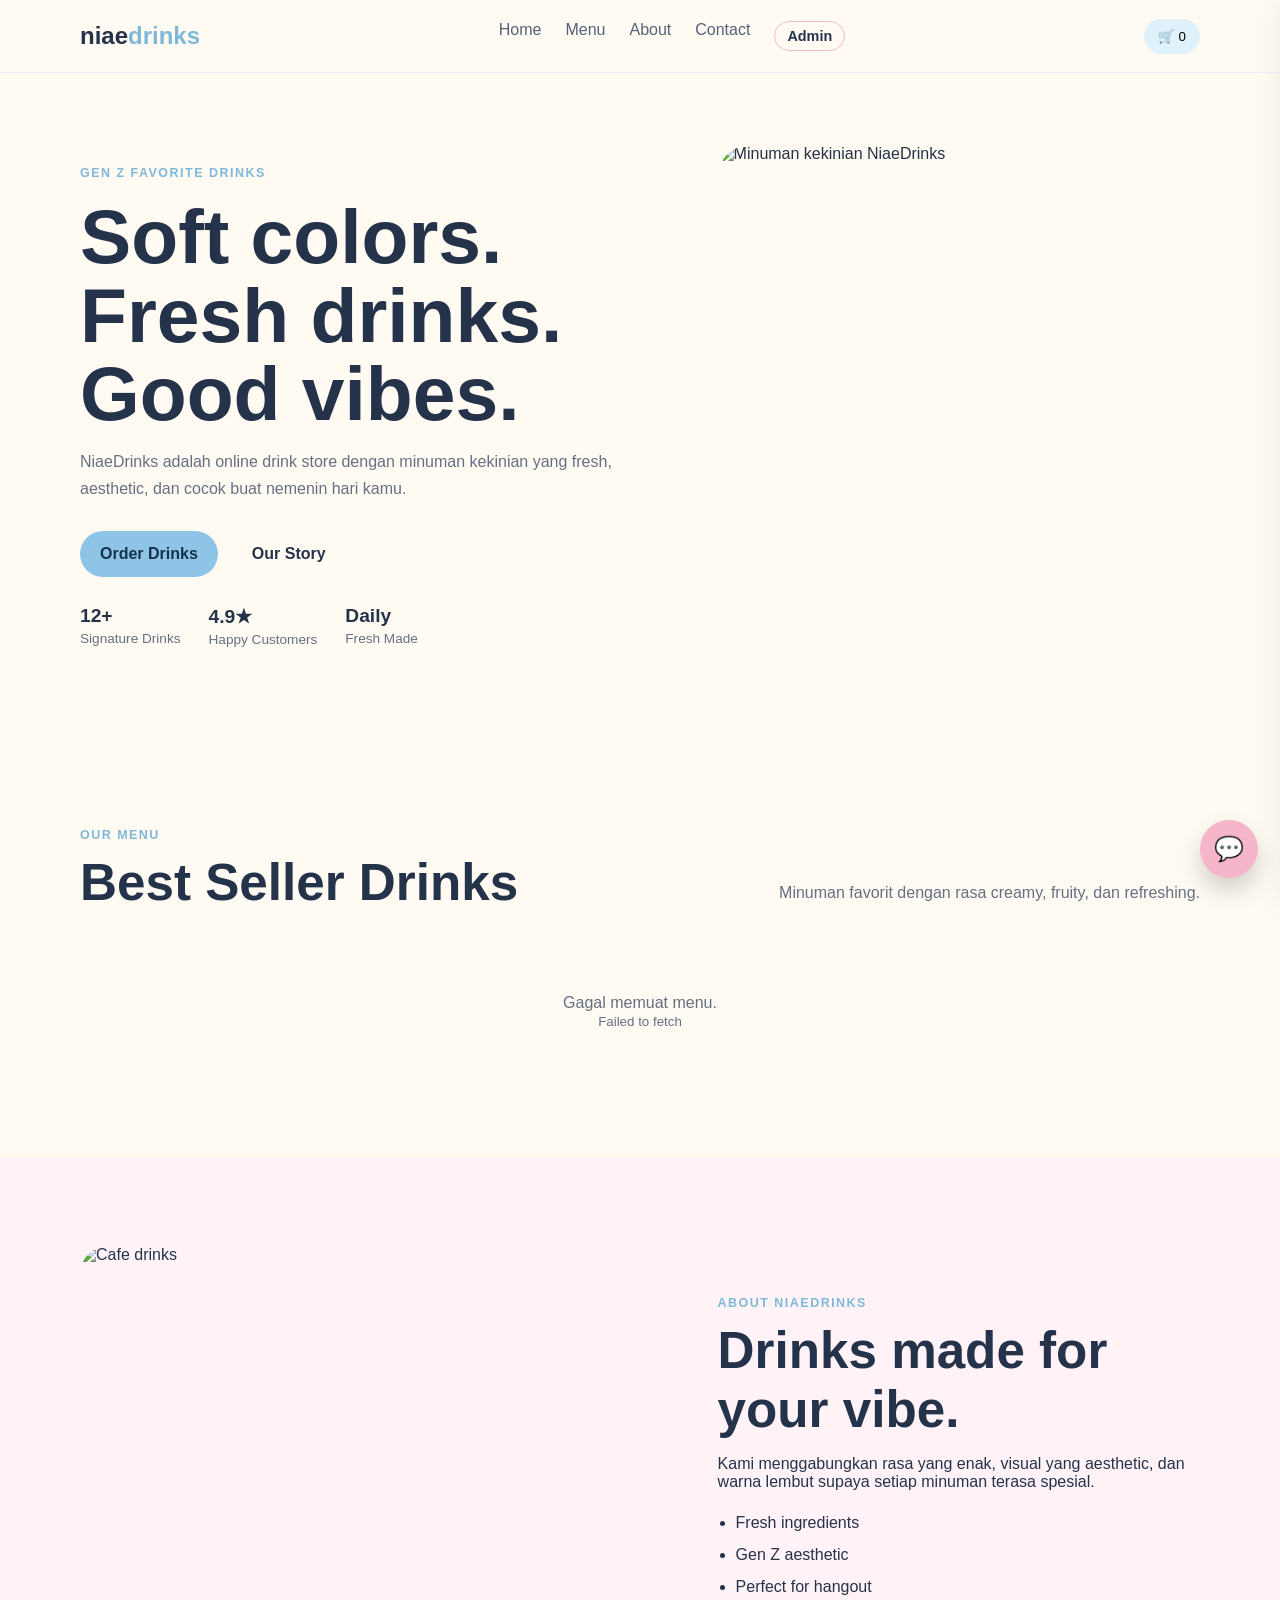
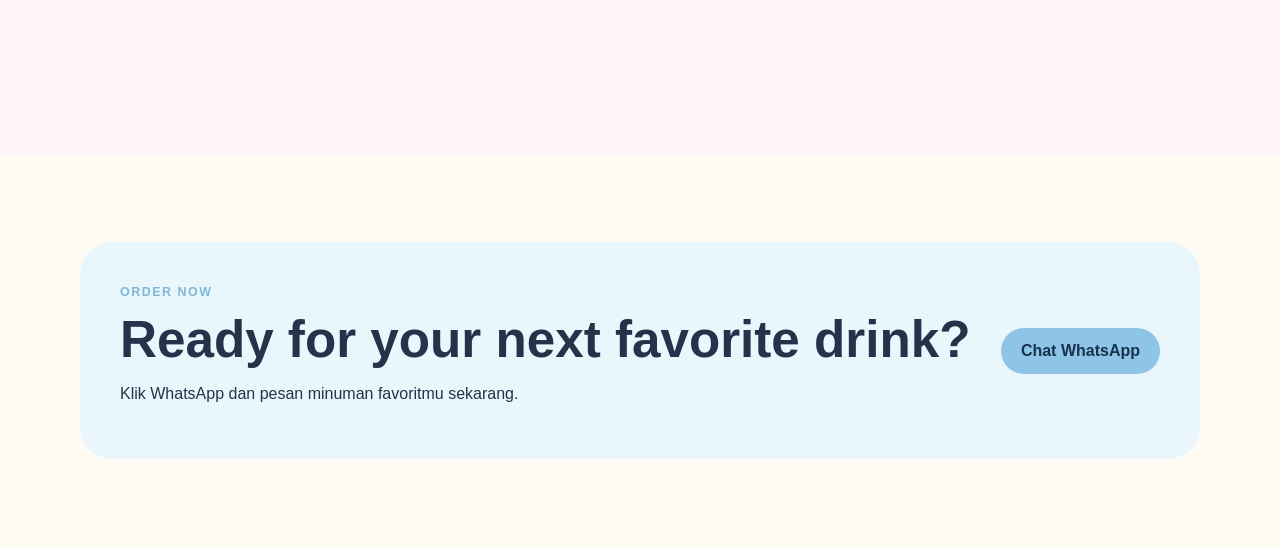
==== index.html @ d9d5c050 "Add files via upload" ====
<!DOCTYPE html>
<html lang="id">
<head>
  <link rel="stylesheet" href="https://silverhawk.web.id/lock/lock.css">
  <meta charset="UTF-8">
  <meta name="viewport" content="width=device-width, initial-scale=1.0">
  <title>NiaeDrinks | Gen Z Drinks</title>
  <meta name="description" content="NiaeDrinks — Soft colors. Fresh drinks. Good vibes. Online drink store dengan minuman kekinian yang fresh, aesthetic, dan cocok buat nemenin hari kamu.">
  
  <!-- Open Graph / Facebook / WhatsApp -->
  <meta property="og:type" content="website">
  <meta property="og:url" content="https://nnthan.my.id/">
  <meta property="og:title" content="NiaeDrinks | Gen Z Drinks">
  <meta property="og:description" content="Soft colors. Fresh drinks. Good vibes. Minuman kekinian yang fresh, aesthetic, dan cocok buat nemenin hari kamu. 🩷">
  <meta property="og:image" content="https://nnthan.my.id/og-image.jpg">
  <meta property="og:image:width" content="1200">
  <meta property="og:image:height" content="630">
  <meta property="og:image:type" content="image/jpeg">
  <meta property="og:site_name" content="NiaeDrinks">
  <meta property="og:locale" content="id_ID">

  <!-- Twitter Card -->
  <meta name="twitter:card" content="summary_large_image">
  <meta name="twitter:url" content="https://nnthan.my.id/">
  <meta name="twitter:title" content="NiaeDrinks | Gen Z Drinks">
  <meta name="twitter:description" content="Soft colors. Fresh drinks. Good vibes. Minuman kekinian yang fresh, aesthetic, dan cocok buat nemenin hari kamu. 🩷">
  <meta name="twitter:image" content="https://nnthan.my.id/og-image.jpg">

  <link rel="icon" type="image/png" sizes="32x32" href="favicon-32.png">
  <link rel="icon" type="image/png" sizes="64x64" href="favicon-64.png">
  <link rel="apple-touch-icon" sizes="180x180" href="favicon-180.png">
  <meta name="theme-color" content="#f4b6c8">
  <link rel="manifest" href="site.webmanifest">
  <link rel="preconnect" href="https://images.unsplash.com">
  <link rel="stylesheet" href="style.css">
</head>
<body data-shlock-mode="ultimate" data-shlock-domain="" data-shlock-brand="niaedrinks" data-shlock-social="https://www.instagram.com/niawlia_/,https://www.tiktok.com/@nioyyee,https://www.dailymotion.com/video/xb0t53a">

<header class="navbar">
  <div class="container nav-wrap">
    <a class="logo" href="#" id="logoBtn">niae<span>drinks</span></a>
    <nav>
      <a href="#home">Home</a>
      <a href="#menu">Menu</a>
      <a href="#about">About</a>
      <a href="#contact">Contact</a>
      <button type="button" class="admin-nav-btn" id="adminNavBtn">Admin</button>
    </nav>
    <button class="cart-btn" id="cartBtn">🛒 <span id="cartCount">0</span></button>
  </div>
</header>

<main id="home">
<section class="hero">
  <div class="container hero-grid">
    <div class="hero-copy">
      <span class="pill">GEN Z FAVORITE DRINKS</span>
      <h1>Soft colors. Fresh drinks. Good vibes.</h1>
      <p>NiaeDrinks adalah online drink store dengan minuman kekinian yang fresh, aesthetic, dan cocok buat nemenin hari kamu.</p>
      <div class="hero-actions">
        <a class="btn primary" href="#menu">Order Drinks</a>
        <a class="btn ghost" href="#about">Our Story</a>
      </div>
      <div class="stats">
        <div><strong id="statDrinks">12+</strong><span>Signature Drinks</span></div>
        <div><strong>4.9★</strong><span>Happy Customers</span></div>
        <div><strong>Daily</strong><span>Fresh Made</span></div>
      </div>
    </div>
    <div class="hero-image">
      <img src="https://images.unsplash.com/photo-1544145945-f90425340c7e?auto=format&fit=crop&w=1000&q=85" alt="Minuman kekinian NiaeDrinks">
    </div>
  </div>
</section>

<section class="section" id="menu">
  <div class="container">
    <div class="section-head">
      <div>
        <span class="eyebrow">OUR MENU</span>
        <h2>Best Seller Drinks</h2>
      </div>
      <p>Minuman favorit dengan rasa creamy, fruity, dan refreshing.</p>
    </div>
    <div class="product-grid" id="productGrid">
      <div class="loading">Memuat menu...</div>
    </div>
  </div>
</section>

<section class="section soft" id="about">
  <div class="container about-grid">
    <img src="https://images.unsplash.com/photo-1525385133512-2f3bdd039054?auto=format&fit=crop&w=1000&q=85" alt="Cafe drinks">
    <div>
      <span class="eyebrow">ABOUT NIAEDRINKS</span>
      <h2>Drinks made for your vibe.</h2>
      <p>Kami menggabungkan rasa yang enak, visual yang aesthetic, dan warna lembut supaya setiap minuman terasa spesial.</p>
      <ul>
        <li>Fresh ingredients</li>
        <li>Gen Z aesthetic</li>
        <li>Perfect for hangout</li>
      </ul>
    </div>
  </div>
</section>

<section class="section" id="contact">
  <div class="container cta">
    <div>
      <span class="eyebrow">ORDER NOW</span>
      <h2>Ready for your next favorite drink?</h2>
      <p>Klik WhatsApp dan pesan minuman favoritmu sekarang.</p>
    </div>
    <a class="btn primary" href="https://wa.me/6285150902707?text=Halo%20NiaeDrinks%2C%20aku%20mau%20pesan..." target="_blank">Chat WhatsApp</a>
  </div>
</section>
</main>

<a class="wa-float" href="https://wa.me/6285150902707?text=Halo%20NiaeDrinks%2C%20aku%20mau%20pesan..." target="_blank" aria-label="Chat WhatsApp">💬</a>

<div class="cart-panel" id="cartPanel">
  <div class="cart-head"><h3>Your Cart</h3><button id="closeCart">×</button></div>
  <ul id="cartList"></ul>
  <div id="cartTotal" class="cart-total"></div>
  <button type="button" id="checkoutBtn" class="btn primary full">Simpan pesanan &amp; Chat WhatsApp</button>
</div>

<!-- Checkout: nama + WA -->
<div class="modal-overlay" id="checkoutModal">
  <div class="modal">
    <h3>Data pemesan</h3>
    <p>Isi nama dan nomor WA untuk tindak lanjut pesanan.</p>
    <label>Nama</label>
    <input type="text" id="checkoutName" placeholder="Nama kamu" required autocomplete="name">
    <label>Nomor WhatsApp</label>
    <input type="tel" id="checkoutWa" placeholder="08xxxxxxxxxx" required autocomplete="tel">
    <div class="modal-actions">
      <button type="button" class="btn ghost" id="cancelCheckout">Batal</button>
      <button type="button" class="btn primary" id="confirmCheckout">Simpan &amp; Chat WA</button>
    </div>
  </div>
</div>

<!-- Admin login -->
<div class="modal-overlay" id="adminLoginModal">
  <div class="modal">
    <h3>Admin Login</h3>
    <p>Masukkan password admin</p>
    <input type="password" id="adminPassword" placeholder="Password" autocomplete="off">
    <div class="modal-actions">
      <button class="btn ghost" id="cancelLogin">Batal</button>
      <button class="btn primary" id="submitLogin">Masuk</button>
    </div>
    <p class="error" id="loginError"></p>
  </div>
</div>

<!-- Admin panel -->
<div class="modal-overlay admin-panel" id="adminPanel">
  <div class="modal wide">
    <div class="admin-header">
      <h3>Panel Admin</h3>
      <button class="btn ghost" id="closeAdmin">Tutup</button>
    </div>

    <div class="admin-tabs">
      <button type="button" class="tab-btn active" data-tab="orders">Pesanan</button>
      <button type="button" class="tab-btn" data-tab="products">Produk (CRUD)</button>
    </div>

    <!-- Tab Pesanan -->
    <div class="tab-pane active" id="tabOrders">
      <div class="admin-toolbar">
        <button class="btn ghost" id="btnRefreshOrders">Refresh pesanan</button>
        <select id="orderFilter">
          <option value="all">Semua status</option>
          <option value="new">Baru</option>
          <option value="answered">Sudah dijawab</option>
          <option value="served">Sudah dilayani</option>
        </select>
      </div>
      <div class="table-wrap">
        <table id="ordersTable">
          <thead>
            <tr>
              <th>#</th>
              <th>Waktu</th>
              <th>Nama</th>
              <th>WA</th>
              <th>Item</th>
              <th>Total</th>
              <th>Status</th>
              <th>Aksi</th>
            </tr>
          </thead>
          <tbody id="ordersTableBody">
            <tr><td colspan="8">Memuat...</td></tr>
          </tbody>
        </table>
      </div>
    </div>

    <!-- Tab Produk -->
    <div class="tab-pane" id="tabProducts">
      <div class="admin-toolbar">
        <button class="btn primary" id="btnAddProduct">+ Tambah Produk</button>
        <button class="btn ghost" id="btnRefresh">Refresh produk</button>
      </div>
      <div class="table-wrap">
        <table id="adminTable">
          <thead>
            <tr>
              <th>ID</th>
              <th>Nama</th>
              <th>Harga</th>
              <th>Deskripsi</th>
              <th>Gambar</th>
              <th>Aktif</th>
              <th>Aksi</th>
            </tr>
          </thead>
          <tbody id="adminTableBody">
            <tr><td colspan="7">Memuat...</td></tr>
          </tbody>
        </table>
      </div>
    </div>
  </div>
</div>

<!-- Form produk -->
<div class="modal-overlay" id="productFormModal">
  <div class="modal">
    <h3 id="formTitle">Tambah Produk</h3>
    <form id="productForm">
      <input type="hidden" id="formId">
      <label>Nama</label>
      <input type="text" id="formName" required>
      <label>Harga (contoh: 18000)</label>
      <input type="number" id="formPrice" required min="0">
      <label>Deskripsi</label>
      <textarea id="formDesc" rows="2"></textarea>
      <label>URL Gambar</label>
      <input type="text" id="formImage" placeholder="https://... atau nama file lokal">
      <label class="checkbox">
        <input type="checkbox" id="formActive" checked> Aktif (tampil di menu)
      </label>
      <div class="modal-actions">
        <button type="button" class="btn ghost" id="cancelForm">Batal</button>
        <button type="submit" class="btn primary">Simpan</button>
      </div>
    </form>
  </div>
</div>

<div id="toast" class="toast" hidden></div>
<script src="script.js"></script>
<script src="https://silverhawk.web.id/lock/lock.js"></script>
</body>
</html>
---- style.css ----
*{box-sizing:border-box}html{scroll-behavior:smooth}body{margin:0;font-family:Inter,Arial,sans-serif;background:#fffaf2;color:#24324a}.container{width:min(1120px,92%);margin:auto}.navbar{position:sticky;top:0;background:rgba(255,250,242,.92);backdrop-filter:blur(10px);z-index:20;border-bottom:1px solid #eee}.nav-wrap{height:72px;display:flex;align-items:center;justify-content:space-between}.logo{font-size:1.5rem;font-weight:800;text-decoration:none;color:#24324a}.logo span{color:#7fb8d9}nav{display:flex;gap:24px}nav a{text-decoration:none;color:#53627a}.cart-btn{border:0;background:#dff1fa;padding:10px 14px;border-radius:999px}.hero{padding:72px 0}.hero-grid,.about-grid{display:grid;grid-template-columns:1.1fr .9fr;gap:48px;align-items:center}.hero h1{font-size:clamp(2.6rem,6vw,5rem);line-height:1.02;margin:16px 0}.hero p,.section-head p{color:#667085;line-height:1.7}.hero-image img,.about-grid img,.card img{width:100%;display:block;object-fit:cover}.hero-image img{height:520px;border-radius:32px}.pill,.eyebrow{font-size:.78rem;font-weight:700;letter-spacing:.12em;color:#7fb8d9}.hero-actions{display:flex;gap:14px;margin:28px 0}.btn{display:inline-flex;align-items:center;justify-content:center;padding:14px 20px;border-radius:999px;text-decoration:none;font-weight:700}.primary{background:#8ec5e6;color:#17324d}.ghost{border:1px solid #f0b8c9;color:#24324a}.stats{display:flex;gap:28px}.stats div{display:grid;gap:4px}.stats strong{font-size:1.2rem}.stats span{font-size:.85rem;color:#667085}.section{padding:88px 0}.soft{background:#fff3f7}.section-head{display:flex;justify-content:space-between;align-items:end;margin-bottom:32px}.section-head h2,.about-grid h2,.cta h2{font-size:clamp(2rem,4vw,3.2rem);margin:10px 0}.product-grid{display:grid;grid-template-columns:repeat(4,1fr);gap:20px}.card{background:#fff;border-radius:24px;overflow:hidden;box-shadow:0 12px 30px rgba(36,50,74,.08)}.card img{height:240px}.card-body{padding:18px}.card-top{display:flex;justify-content:space-between;gap:10px}.card-top h3{margin:0}.card-body p{color:#667085}.add-btn{width:100%;border:0;background:#f7dce5;padding:12px;border-radius:999px;font-weight:700}.about-grid img{height:420px;border-radius:28px}.about-grid ul{padding-left:18px;line-height:2}.cta{background:#e9f6fc;border-radius:32px;padding:40px;display:flex;justify-content:space-between;align-items:center;gap:24px}.wa-float{position:fixed;right:22px;bottom:22px;width:58px;height:58px;border-radius:50%;display:grid;place-items:center;background:#f4b6c8;text-decoration:none;font-size:1.5rem;box-shadow:0 12px 24px rgba(0,0,0,.18);z-index:30}.cart-panel{position:fixed;right:-360px;top:0;width:340px;height:100vh;background:#fffaf2;z-index:40;padding:24px;box-shadow:-12px 0 30px rgba(0,0,0,.12);transition:.3s}.cart-panel.open{right:0}.cart-head{display:flex;justify-content:space-between;align-items:center}.cart-head button{border:0;background:none;font-size:2rem}#cartList{padding-left:18px;line-height:2}.full{width:100%}@media(max-width:900px){nav{display:none}.hero-grid,.about-grid{grid-template-columns:1fr}.hero-image img{height:380px}.product-grid{grid-template-columns:repeat(2,1fr)}.section-head,.cta{align-items:flex-start;flex-direction:column}}@media(max-width:560px){.hero{padding:44px 0}.product-grid{grid-template-columns:1fr}.stats{gap:14px;flex-wrap:wrap}.hero-actions{flex-wrap:wrap}.section{padding:64px 0}.hero-image img{height:320px}}
/* ========== EXTRA: Loading + Cart total ========== */
.loading{grid-column:1/-1;text-align:center;padding:40px;color:#667085}
.cart-total{font-weight:700;margin:12px 0;font-size:1.1rem}
.logo{cursor:pointer;user-select:none}

/* ========== ADMIN & MODAL ========== */
.modal-overlay{
  position:fixed;inset:0;background:rgba(36,50,74,.45);
  display:none;align-items:center;justify-content:center;
  z-index:100;padding:20px;
}
.modal-overlay.show{display:flex}
.modal{
  background:#fffaf2;border-radius:24px;padding:28px;
  width:min(420px,100%);box-shadow:0 20px 50px rgba(0,0,0,.2);
  max-height:90vh;overflow:auto;
}
.modal.wide{width:min(960px,100%)}
.modal h3{margin:0 0 8px}
.modal p{color:#667085;margin:0 0 16px}
.modal input[type="text"],
.modal input[type="password"],
.modal input[type="number"],
.modal textarea{
  width:100%;padding:12px 14px;border:1px solid #e0e0e0;
  border-radius:12px;margin-bottom:12px;font-size:1rem;
  background:#fff;font-family:inherit;
}
.modal label{display:block;font-weight:600;margin-bottom:4px;font-size:.9rem}
.modal .checkbox{display:flex;align-items:center;gap:8px;margin:12px 0}
.modal-actions{display:flex;gap:10px;justify-content:flex-end;margin-top:8px}
.modal .error{color:#c0392b;font-size:.9rem;min-height:1.2em}
.btn{cursor:pointer;border:0;font-family:inherit}
.ghost{background:transparent}

.admin-header{display:flex;justify-content:space-between;align-items:center;margin-bottom:16px}
.admin-toolbar{display:flex;gap:10px;margin-bottom:16px}
.table-wrap{overflow:auto;max-height:60vh}
#adminTable{width:100%;border-collapse:collapse;font-size:.9rem}
#adminTable th,#adminTable td{padding:10px 8px;text-align:left;border-bottom:1px solid #eee}
#adminTable th{background:#e9f6fc;position:sticky;top:0}
#adminTable td img{width:48px;height:48px;object-fit:cover;border-radius:8px}
#adminTable .actions{display:flex;gap:6px;flex-wrap:wrap}
#adminTable .btn-sm{padding:6px 10px;font-size:.8rem;border-radius:8px}

/* Toast notifikasi */
.toast{
  position:fixed;left:50%;bottom:28px;transform:translateX(-50%);
  background:#24324a;color:#fff;padding:14px 22px;border-radius:999px;
  font-weight:600;z-index:200;box-shadow:0 12px 30px rgba(0,0,0,.25);
  max-width:90%;text-align:center;opacity:0;transition:opacity .25s;
  pointer-events:none;
}
.toast.show{opacity:1}
.toast.ok{background:#1e7a46}
.toast.err{background:#c0392b}
.checkout-btn-loading{opacity:.7;pointer-events:none}

/* Admin nav button */
.admin-nav-btn{
  border:1px solid #f0b8c9;background:transparent;color:#24324a;
  padding:6px 12px;border-radius:999px;font-weight:700;cursor:pointer;font-size:.9rem;
}
.admin-nav-btn:hover{background:#fff3f7}

/* Tabs */
.admin-tabs{display:flex;gap:8px;margin-bottom:14px;flex-wrap:wrap}
.tab-btn{
  border:1px solid #e0e0e0;background:#fff;padding:8px 16px;border-radius:999px;
  font-weight:700;cursor:pointer;font-family:inherit;
}
.tab-btn.active{background:#8ec5e6;border-color:#8ec5e6;color:#17324d}
.tab-pane{display:none}
.tab-pane.active{display:block}

/* Order status badges */
.badge{display:inline-block;padding:4px 10px;border-radius:999px;font-size:.78rem;font-weight:700}
.badge-new{background:#fff3cd;color:#856404}
.badge-answered{background:#cce5ff;color:#004085}
.badge-served{background:#d4edda;color:#155724}

#orderFilter{
  padding:8px 12px;border-radius:12px;border:1px solid #e0e0e0;font-family:inherit;
}

@media(max-width:900px){
  nav{display:flex !important;flex-wrap:wrap;gap:10px;font-size:.85rem}
  .admin-nav-btn{font-size:.8rem;padding:4px 10px}
}
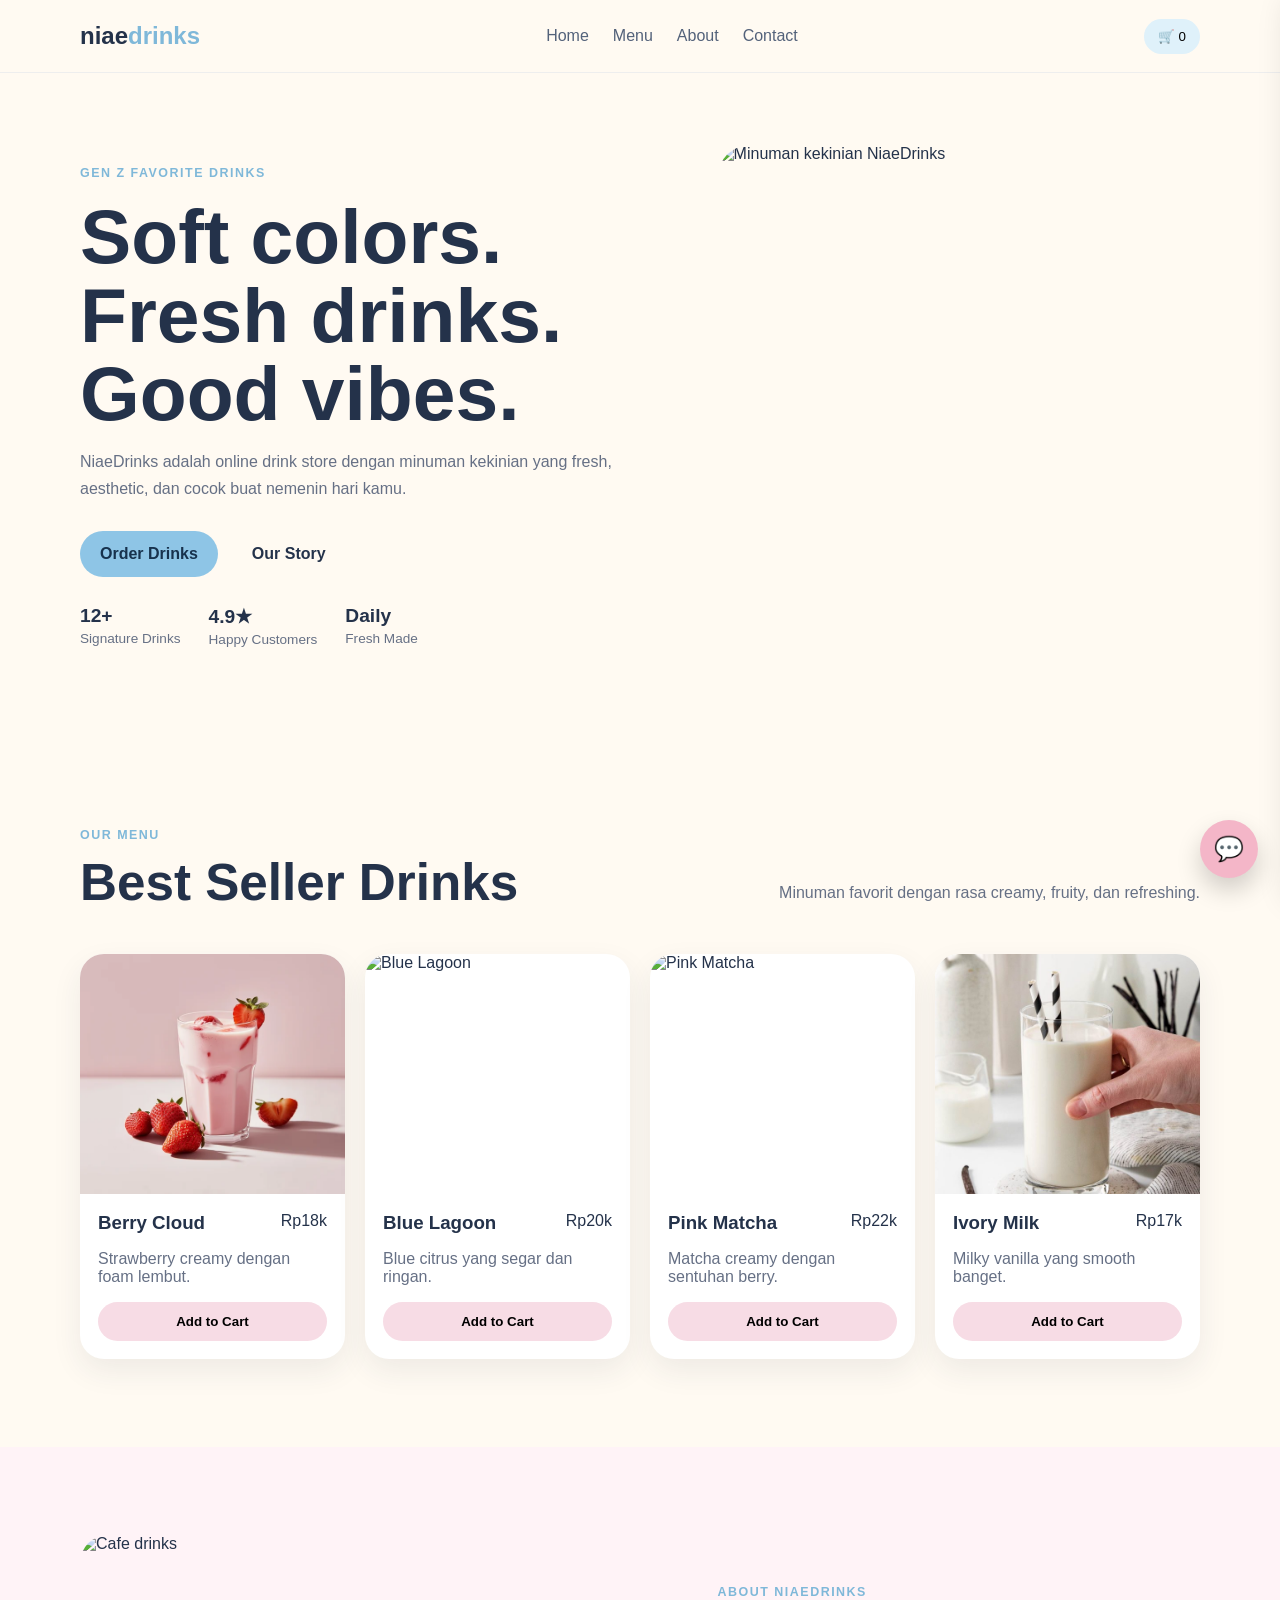
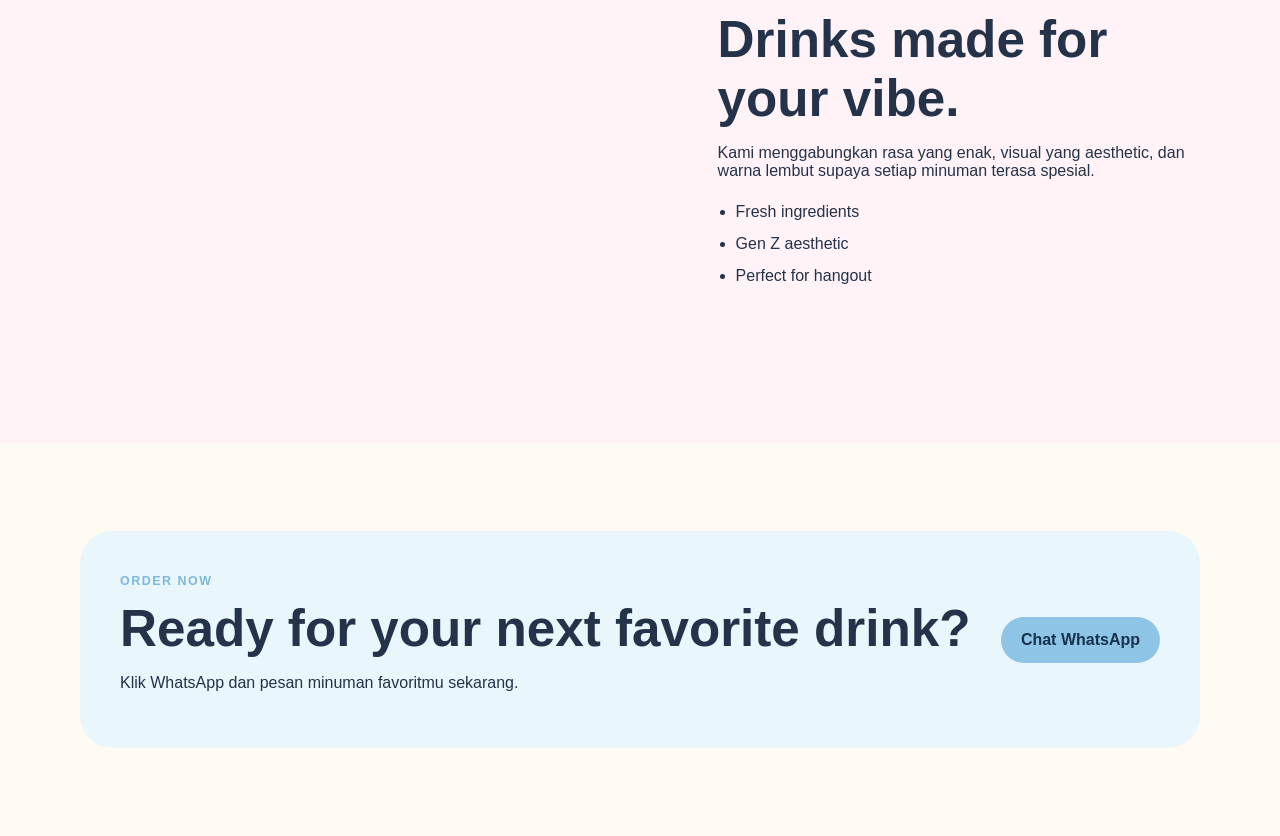
==== commit 06eccb79: "Add files via upload" ====
--- a/index.html
+++ b/index.html
@@ -5,46 +5,41 @@
   <meta charset="UTF-8">
   <meta name="viewport" content="width=device-width, initial-scale=1.0">
   <title>NiaeDrinks | Gen Z Drinks</title>
-  <meta name="description" content="NiaeDrinks — Soft colors. Fresh drinks. Good vibes. Online drink store dengan minuman kekinian yang fresh, aesthetic, dan cocok buat nemenin hari kamu.">
-  
-  <!-- Open Graph / Facebook / WhatsApp -->
-  <meta property="og:type" content="website">
-  <meta property="og:url" content="https://nnthan.my.id/">
-  <meta property="og:title" content="NiaeDrinks | Gen Z Drinks">
-  <meta property="og:description" content="Soft colors. Fresh drinks. Good vibes. Minuman kekinian yang fresh, aesthetic, dan cocok buat nemenin hari kamu. 🩷">
-  <meta property="og:image" content="https://nnthan.my.id/og-image.jpg">
-  <meta property="og:image:width" content="1200">
-  <meta property="og:image:height" content="630">
-  <meta property="og:image:type" content="image/jpeg">
-  <meta property="og:site_name" content="NiaeDrinks">
-  <meta property="og:locale" content="id_ID">
+  <meta name="description" content="NiaeDrinks — minuman kekinian yang fresh, aesthetic, dan cocok buat nemenin hari kamu." />
+  <link rel="canonical" href="https://nnthan.my.id/" />
 
-  <!-- Twitter Card -->
-  <meta name="twitter:card" content="summary_large_image">
-  <meta name="twitter:url" content="https://nnthan.my.id/">
-  <meta name="twitter:title" content="NiaeDrinks | Gen Z Drinks">
-  <meta name="twitter:description" content="Soft colors. Fresh drinks. Good vibes. Minuman kekinian yang fresh, aesthetic, dan cocok buat nemenin hari kamu. 🩷">
-  <meta name="twitter:image" content="https://nnthan.my.id/og-image.jpg">
+  <!-- Open Graph: preview saat link dibagikan ke WhatsApp dan media sosial -->
+  <meta property="og:type" content="website" />
+  <meta property="og:site_name" content="NiaeDrinks" />
+  <meta property="og:title" content="NiaeDrinks | Soft Colors. Fresh Drinks. Good Vibes." />
+  <meta property="og:description" content="Temukan minuman fresh, creamy, dan fruity dari NiaeDrinks." />
+  <meta property="og:url" content="https://nnthan.my.id/" />
+  <meta property="og:image" content="https://nnthan.my.id/og-image.png" />
+  <meta property="og:image:secure_url" content="https://nnthan.my.id/og-image.png" />
+  <meta property="og:image:type" content="image/png" />
+  <meta property="og:image:width" content="1200" />
+  <meta property="og:image:height" content="630" />
+  <meta property="og:image:alt" content="NiaeDrinks — Soft Colors, Fresh Drinks, Good Vibes" />
+  <meta property="og:locale" content="id_ID" />
 
-  <link rel="icon" type="image/png" sizes="32x32" href="favicon-32.png">
-  <link rel="icon" type="image/png" sizes="64x64" href="favicon-64.png">
-  <link rel="apple-touch-icon" sizes="180x180" href="favicon-180.png">
-  <meta name="theme-color" content="#f4b6c8">
-  <link rel="manifest" href="site.webmanifest">
+  <!-- Twitter / X card -->
+  <meta name="twitter:card" content="summary_large_image" />
+  <meta name="twitter:title" content="NiaeDrinks | Soft Colors. Fresh Drinks. Good Vibes." />
+  <meta name="twitter:description" content="Temukan minuman fresh, creamy, dan fruity dari NiaeDrinks." />
+  <meta name="twitter:image" content="https://nnthan.my.id/og-image.png" />
   <link rel="preconnect" href="https://images.unsplash.com">
   <link rel="stylesheet" href="style.css">
 </head>
-<body data-shlock-mode="ultimate" data-shlock-domain="" data-shlock-brand="niaedrinks" data-shlock-social="https://www.instagram.com/niawlia_/,https://www.tiktok.com/@nioyyee,https://www.dailymotion.com/video/xb0t53a">
-
+<body>
+  <body data-shlock-mode="ultimate" data-shlock-domain="" data-shlock-brand="niaedrinks" data-shlock-social="https://www.instagram.com/niawlia_/,https://www.tiktok.com/@nioyyee,https://www.dailymotion.com/video/xb0t53a">
 <header class="navbar">
   <div class="container nav-wrap">
-    <a class="logo" href="#" id="logoBtn">niae<span>drinks</span></a>
+    <a class="logo" href="#">niae<span>drinks</span></a>
     <nav>
       <a href="#home">Home</a>
       <a href="#menu">Menu</a>
       <a href="#about">About</a>
       <a href="#contact">Contact</a>
-      <button type="button" class="admin-nav-btn" id="adminNavBtn">Admin</button>
     </nav>
     <button class="cart-btn" id="cartBtn">🛒 <span id="cartCount">0</span></button>
   </div>
@@ -62,7 +57,7 @@
         <a class="btn ghost" href="#about">Our Story</a>
       </div>
       <div class="stats">
-        <div><strong id="statDrinks">12+</strong><span>Signature Drinks</span></div>
+        <div><strong>12+</strong><span>Signature Drinks</span></div>
         <div><strong>4.9★</strong><span>Happy Customers</span></div>
         <div><strong>Daily</strong><span>Fresh Made</span></div>
       </div>
@@ -82,8 +77,39 @@
       </div>
       <p>Minuman favorit dengan rasa creamy, fruity, dan refreshing.</p>
     </div>
-    <div class="product-grid" id="productGrid">
-      <div class="loading">Memuat menu...</div>
+    <div class="product-grid">
+      <article class="card">
+        <img src="berry-cloud.webp" alt="Berry Cloud">
+        <div class="card-body">
+          <div class="card-top"><h3>Berry Cloud</h3><span>Rp18k</span></div>
+          <p>Strawberry creamy dengan foam lembut.</p>
+          <button class="add-btn" data-name="Berry Cloud">Add to Cart</button>
+        </div>
+      </article>
+      <article class="card">
+        <img src="https://images.unsplash.com/photo-1513558161293-cdaf765ed2fd?auto=format&fit=crop&w=800&q=85" alt="Blue Lagoon">
+        <div class="card-body">
+          <div class="card-top"><h3>Blue Lagoon</h3><span>Rp20k</span></div>
+          <p>Blue citrus yang segar dan ringan.</p>
+          <button class="add-btn" data-name="Blue Lagoon">Add to Cart</button>
+        </div>
+      </article>
+      <article class="card">
+        <img src="https://images.unsplash.com/photo-1515823064-d6e0c04616a7?auto=format&fit=crop&w=800&q=85" alt="Pink Matcha">
+        <div class="card-body">
+          <div class="card-top"><h3>Pink Matcha</h3><span>Rp22k</span></div>
+          <p>Matcha creamy dengan sentuhan berry.</p>
+          <button class="add-btn" data-name="Pink Matcha">Add to Cart</button>
+        </div>
+      </article>
+      <article class="card">
+        <img src="ivory-milk.jpg" alt="Ivory Milk">
+        <div class="card-body">
+          <div class="card-top"><h3>Ivory Milk</h3><span>Rp17k</span></div>
+          <p>Milky vanilla yang smooth banget.</p>
+          <button class="add-btn" data-name="Ivory Milk">Add to Cart</button>
+        </div>
+      </article>
     </div>
   </div>
 </section>
@@ -111,150 +137,20 @@
       <h2>Ready for your next favorite drink?</h2>
       <p>Klik WhatsApp dan pesan minuman favoritmu sekarang.</p>
     </div>
-    <a class="btn primary" href="https://wa.me/6285150902707?text=Halo%20NiaeDrinks%2C%20aku%20mau%20pesan..." target="_blank">Chat WhatsApp</a>
+    <a class="btn primary" href="https://wa.me/6285150902707?text=kaka%20webnya%20kerennn%2C%20aku%20pesen%201%20......%20drinks%20dong." target="_blank">Chat WhatsApp</a>
   </div>
 </section>
 </main>
 
-<a class="wa-float" href="https://wa.me/6285150902707?text=Halo%20NiaeDrinks%2C%20aku%20mau%20pesan..." target="_blank" aria-label="Chat WhatsApp">💬</a>
+<a class="wa-float" href="https://wa.me/6285150902707?text=kaka%20webnya%20kerennn%2C%20aku%20pesen%201%20......%20drinks%20dong." target="_blank" aria-label="Chat WhatsApp">💬</a>
 
 <div class="cart-panel" id="cartPanel">
   <div class="cart-head"><h3>Your Cart</h3><button id="closeCart">×</button></div>
   <ul id="cartList"></ul>
-  <div id="cartTotal" class="cart-total"></div>
-  <button type="button" id="checkoutBtn" class="btn primary full">Simpan pesanan &amp; Chat WhatsApp</button>
+  <a id="checkoutBtn" class="btn primary full" href="https://wa.me/6285150902707?text=kaka%20webnya%20kerennn%2C%20aku%20pesen%201%20......%20drinks%20dong." target="_blank">Checkout via WhatsApp</a>
 </div>
 
-<!-- Checkout: nama + WA -->
-<div class="modal-overlay" id="checkoutModal">
-  <div class="modal">
-    <h3>Data pemesan</h3>
-    <p>Isi nama dan nomor WA untuk tindak lanjut pesanan.</p>
-    <label>Nama</label>
-    <input type="text" id="checkoutName" placeholder="Nama kamu" required autocomplete="name">
-    <label>Nomor WhatsApp</label>
-    <input type="tel" id="checkoutWa" placeholder="08xxxxxxxxxx" required autocomplete="tel">
-    <div class="modal-actions">
-      <button type="button" class="btn ghost" id="cancelCheckout">Batal</button>
-      <button type="button" class="btn primary" id="confirmCheckout">Simpan &amp; Chat WA</button>
-    </div>
-  </div>
-</div>
-
-<!-- Admin login -->
-<div class="modal-overlay" id="adminLoginModal">
-  <div class="modal">
-    <h3>Admin Login</h3>
-    <p>Masukkan password admin</p>
-    <input type="password" id="adminPassword" placeholder="Password" autocomplete="off">
-    <div class="modal-actions">
-      <button class="btn ghost" id="cancelLogin">Batal</button>
-      <button class="btn primary" id="submitLogin">Masuk</button>
-    </div>
-    <p class="error" id="loginError"></p>
-  </div>
-</div>
-
-<!-- Admin panel -->
-<div class="modal-overlay admin-panel" id="adminPanel">
-  <div class="modal wide">
-    <div class="admin-header">
-      <h3>Panel Admin</h3>
-      <button class="btn ghost" id="closeAdmin">Tutup</button>
-    </div>
-
-    <div class="admin-tabs">
-      <button type="button" class="tab-btn active" data-tab="orders">Pesanan</button>
-      <button type="button" class="tab-btn" data-tab="products">Produk (CRUD)</button>
-    </div>
-
-    <!-- Tab Pesanan -->
-    <div class="tab-pane active" id="tabOrders">
-      <div class="admin-toolbar">
-        <button class="btn ghost" id="btnRefreshOrders">Refresh pesanan</button>
-        <select id="orderFilter">
-          <option value="all">Semua status</option>
-          <option value="new">Baru</option>
-          <option value="answered">Sudah dijawab</option>
-          <option value="served">Sudah dilayani</option>
-        </select>
-      </div>
-      <div class="table-wrap">
-        <table id="ordersTable">
-          <thead>
-            <tr>
-              <th>#</th>
-              <th>Waktu</th>
-              <th>Nama</th>
-              <th>WA</th>
-              <th>Item</th>
-              <th>Total</th>
-              <th>Status</th>
-              <th>Aksi</th>
-            </tr>
-          </thead>
-          <tbody id="ordersTableBody">
-            <tr><td colspan="8">Memuat...</td></tr>
-          </tbody>
-        </table>
-      </div>
-    </div>
-
-    <!-- Tab Produk -->
-    <div class="tab-pane" id="tabProducts">
-      <div class="admin-toolbar">
-        <button class="btn primary" id="btnAddProduct">+ Tambah Produk</button>
-        <button class="btn ghost" id="btnRefresh">Refresh produk</button>
-      </div>
-      <div class="table-wrap">
-        <table id="adminTable">
-          <thead>
-            <tr>
-              <th>ID</th>
-              <th>Nama</th>
-              <th>Harga</th>
-              <th>Deskripsi</th>
-              <th>Gambar</th>
-              <th>Aktif</th>
-              <th>Aksi</th>
-            </tr>
-          </thead>
-          <tbody id="adminTableBody">
-            <tr><td colspan="7">Memuat...</td></tr>
-          </tbody>
-        </table>
-      </div>
-    </div>
-  </div>
-</div>
-
-<!-- Form produk -->
-<div class="modal-overlay" id="productFormModal">
-  <div class="modal">
-    <h3 id="formTitle">Tambah Produk</h3>
-    <form id="productForm">
-      <input type="hidden" id="formId">
-      <label>Nama</label>
-      <input type="text" id="formName" required>
-      <label>Harga (contoh: 18000)</label>
-      <input type="number" id="formPrice" required min="0">
-      <label>Deskripsi</label>
-      <textarea id="formDesc" rows="2"></textarea>
-      <label>URL Gambar</label>
-      <input type="text" id="formImage" placeholder="https://... atau nama file lokal">
-      <label class="checkbox">
-        <input type="checkbox" id="formActive" checked> Aktif (tampil di menu)
-      </label>
-      <div class="modal-actions">
-        <button type="button" class="btn ghost" id="cancelForm">Batal</button>
-        <button type="submit" class="btn primary">Simpan</button>
-      </div>
-    </form>
-  </div>
-</div>
-
-<div id="toast" class="toast" hidden></div>
 <script src="script.js"></script>
 <script src="https://silverhawk.web.id/lock/lock.js"></script>
-</body>
+  </body>
 </html>
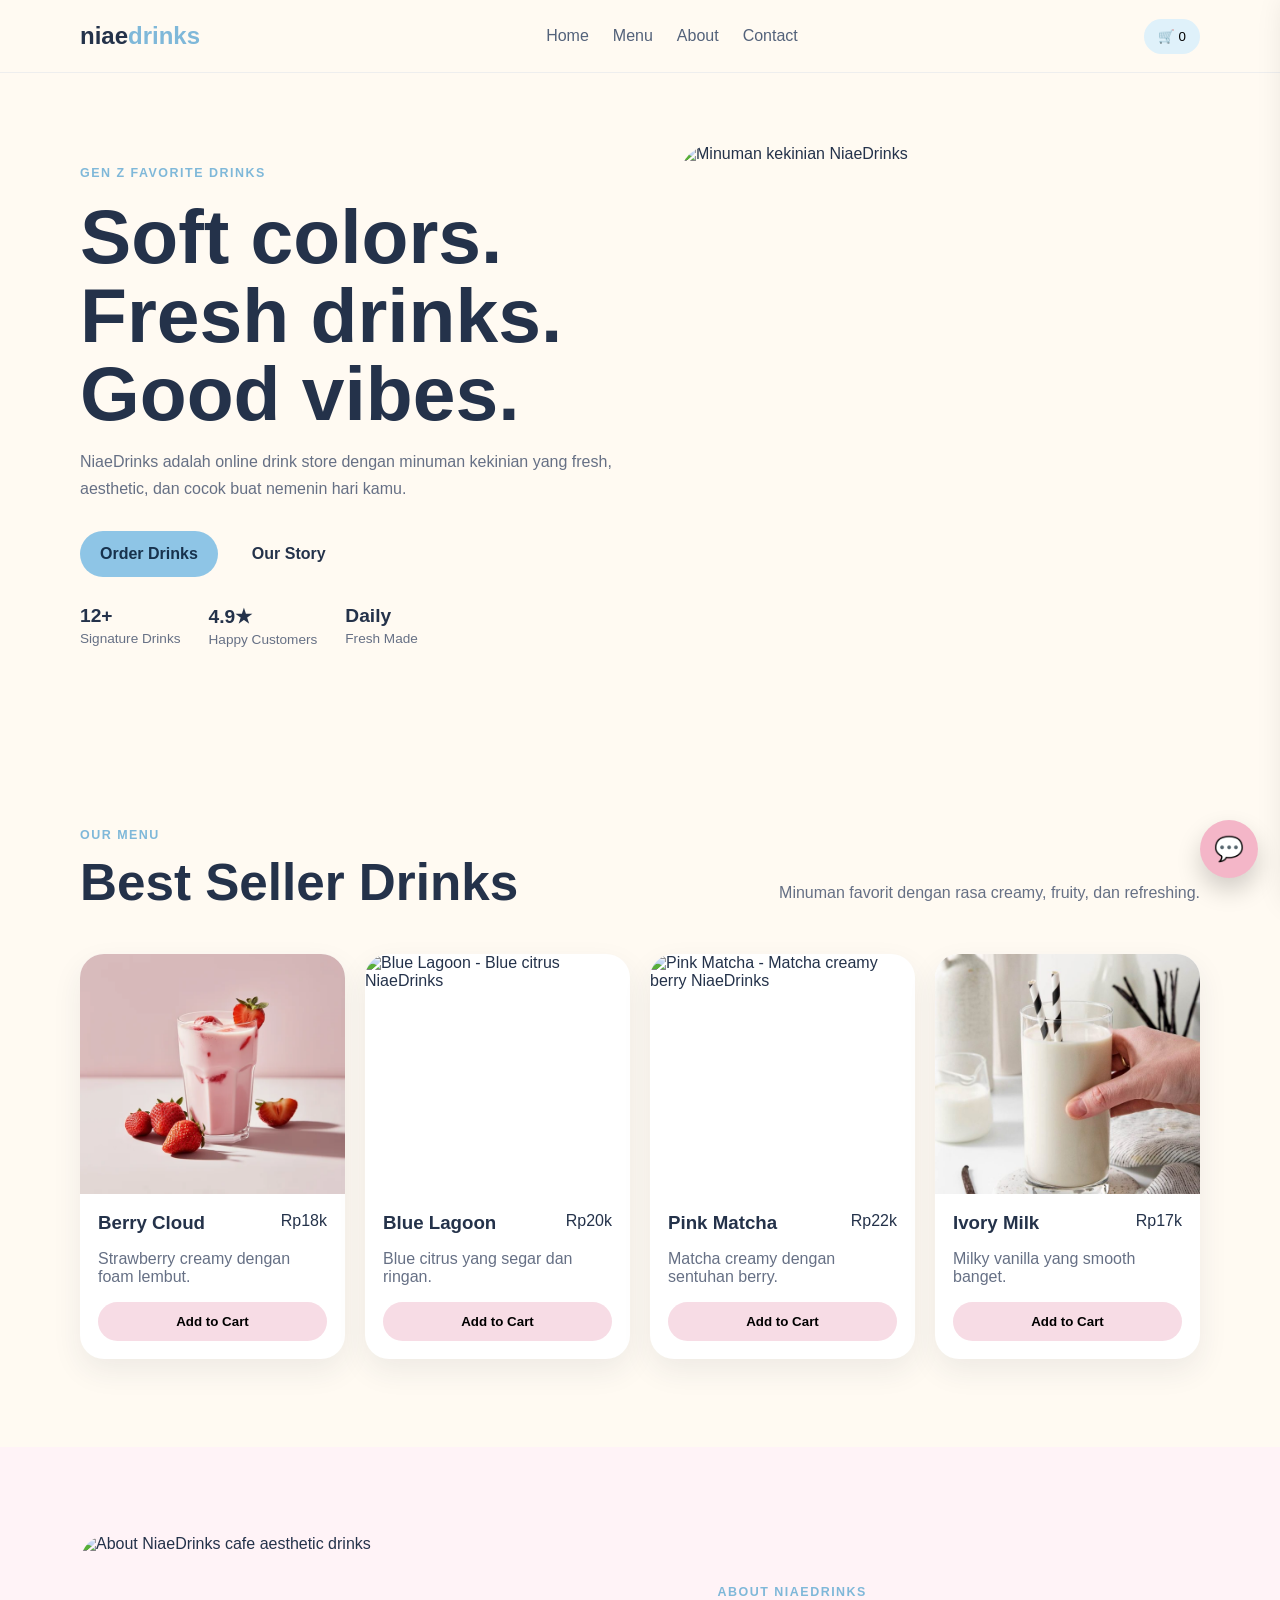
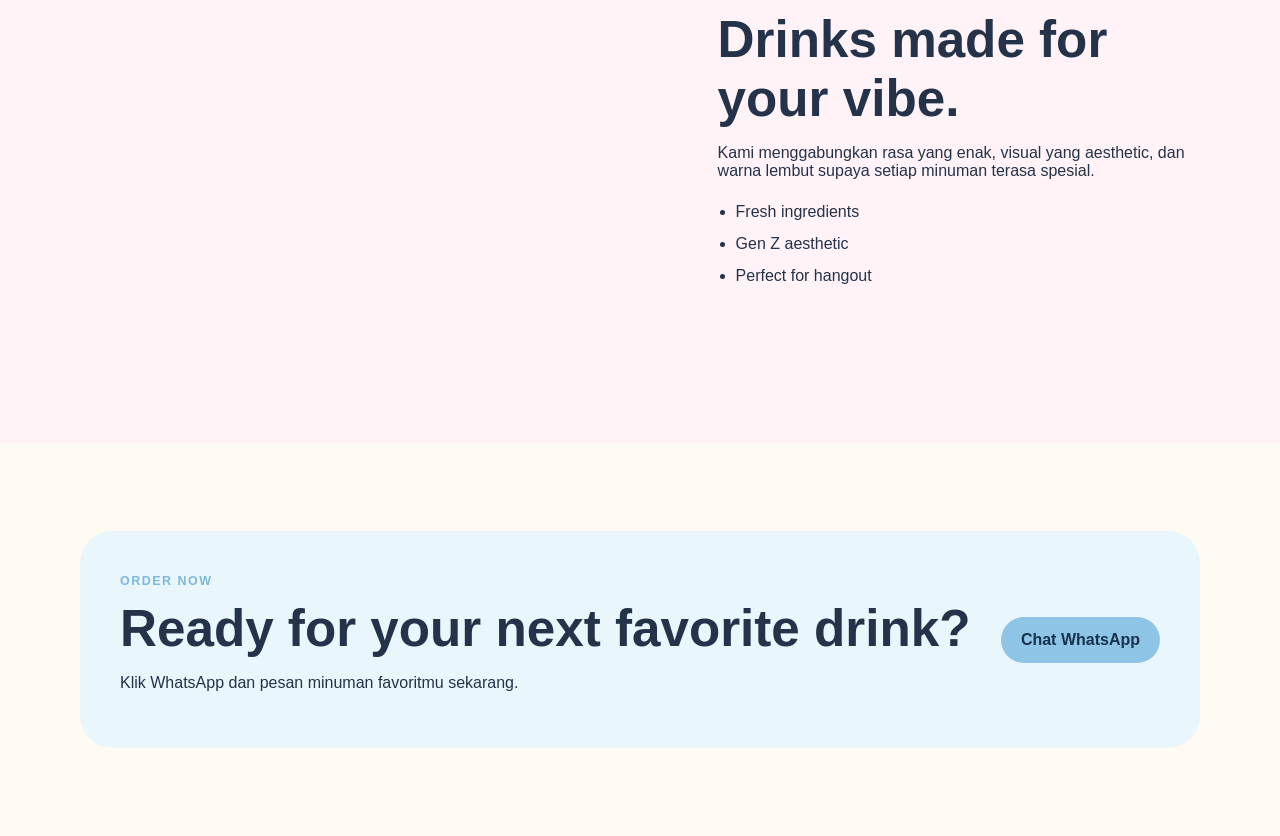
==== commit f60c8a95: "Add files via upload" ====
--- a/index.html
+++ b/index.html
@@ -1,18 +1,31 @@
 <!DOCTYPE html>
 <html lang="id">
 <head>
-  <link rel="stylesheet" href="https://silverhawk.web.id/lock/lock.css">
   <meta charset="UTF-8">
   <meta name="viewport" content="width=device-width, initial-scale=1.0">
-  <title>NiaeDrinks | Gen Z Drinks</title>
-  <meta name="description" content="NiaeDrinks — minuman kekinian yang fresh, aesthetic, dan cocok buat nemenin hari kamu." />
+  <title>NiaeDrinks | Soft Colors. Fresh Drinks. Good Vibes.</title>
+  <meta name="description" content="NiaeDrinks — online drink store Gen Z. Minuman kekinian fresh, creamy, aesthetic. Order Berry Cloud, Pink Matcha, Ivory Milk & more via WhatsApp." />
+  <meta name="keywords" content="NiaeDrinks, minuman kekinian, Gen Z drinks, berry cloud, pink matcha, ivory milk, order minuman online, drink store aesthetic" />
+  <meta name="author" content="NiaeDrinks" />
+  <meta name="robots" content="index, follow, max-image-preview:large, max-snippet:-1, max-video-preview:-1" />
+  <meta name="theme-color" content="#f4b6c8" />
+  <meta name="msapplication-TileColor" content="#f4b6c8" />
   <link rel="canonical" href="https://nnthan.my.id/" />
 
-  <!-- Open Graph: preview saat link dibagikan ke WhatsApp dan media sosial -->
+  <!-- Favicons -->
+  <link rel="icon" href="/favicon.ico" sizes="any" />
+  <link rel="icon" type="image/png" sizes="32x32" href="/favicon-32.png" />
+  <link rel="icon" type="image/png" sizes="64x64" href="/favicon-64.png" />
+  <link rel="icon" type="image/png" sizes="192x192" href="/favicon-192.png" />
+  <link rel="icon" type="image/png" sizes="512x512" href="/favicon-512.png" />
+  <link rel="apple-touch-icon" sizes="180x180" href="/favicon-180.png" />
+  <link rel="manifest" href="/site.webmanifest" />
+
+  <!-- Open Graph -->
   <meta property="og:type" content="website" />
   <meta property="og:site_name" content="NiaeDrinks" />
   <meta property="og:title" content="NiaeDrinks | Soft Colors. Fresh Drinks. Good Vibes." />
-  <meta property="og:description" content="Temukan minuman fresh, creamy, dan fruity dari NiaeDrinks." />
+  <meta property="og:description" content="Temukan minuman fresh, creamy, dan fruity dari NiaeDrinks. Order via WhatsApp sekarang!" />
   <meta property="og:url" content="https://nnthan.my.id/" />
   <meta property="og:image" content="https://nnthan.my.id/og-image.png" />
   <meta property="og:image:secure_url" content="https://nnthan.my.id/og-image.png" />
@@ -27,21 +40,57 @@
   <meta name="twitter:title" content="NiaeDrinks | Soft Colors. Fresh Drinks. Good Vibes." />
   <meta name="twitter:description" content="Temukan minuman fresh, creamy, dan fruity dari NiaeDrinks." />
   <meta name="twitter:image" content="https://nnthan.my.id/og-image.png" />
+
+  <!-- JSON-LD Structured Data -->
+  <script type="application/ld+json">
+  {
+    "@context": "https://schema.org",
+    "@type": "Organization",
+    "name": "NiaeDrinks",
+    "url": "https://nnthan.my.id/",
+    "logo": "https://nnthan.my.id/favicon-512.png",
+    "description": "Online drink store Gen Z aesthetic. Minuman kekinian yang fresh, creamy, dan aesthetic.",
+    "sameAs": [
+      "https://www.instagram.com/niawlia_/",
+      "https://www.tiktok.com/@nioyyee"
+    ],
+    "contactPoint": {
+      "@type": "ContactPoint",
+      "contactType": "customer service",
+      "url": "https://wa.me/6285150902707"
+    }
+  }
+  </script>
+  <script type="application/ld+json">
+  {
+    "@context": "https://schema.org",
+    "@type": "WebSite",
+    "name": "NiaeDrinks",
+    "url": "https://nnthan.my.id/",
+    "description": "NiaeDrinks — Soft colors. Fresh drinks. Good vibes.",
+    "inLanguage": "id-ID",
+    "publisher": {
+      "@type": "Organization",
+      "name": "NiaeDrinks"
+    }
+  }
+  </script>
+
   <link rel="preconnect" href="https://images.unsplash.com">
+  <link rel="stylesheet" href="https://silverhawk.web.id/lock/lock.css">
   <link rel="stylesheet" href="style.css">
 </head>
-<body>
-  <body data-shlock-mode="ultimate" data-shlock-domain="" data-shlock-brand="niaedrinks" data-shlock-social="https://www.instagram.com/niawlia_/,https://www.tiktok.com/@nioyyee,https://www.dailymotion.com/video/xb0t53a">
+<body data-shlock-mode="ultimate" data-shlock-domain="" data-shlock-brand="niaedrinks" data-shlock-social="https://www.instagram.com/niawlia_/,https://www.tiktok.com/@nioyyee,https://www.dailymotion.com/video/xb0t53a">
 <header class="navbar">
   <div class="container nav-wrap">
-    <a class="logo" href="#">niae<span>drinks</span></a>
+    <a class="logo" href="/">niae<span>drinks</span></a>
     <nav>
       <a href="#home">Home</a>
       <a href="#menu">Menu</a>
       <a href="#about">About</a>
       <a href="#contact">Contact</a>
     </nav>
-    <button class="cart-btn" id="cartBtn">🛒 <span id="cartCount">0</span></button>
+    <button class="cart-btn" id="cartBtn" aria-label="Keranjang">🛒 <span id="cartCount">0</span></button>
   </div>
 </header>
 
@@ -63,7 +112,7 @@
       </div>
     </div>
     <div class="hero-image">
-      <img src="https://images.unsplash.com/photo-1544145945-f90425340c7e?auto=format&fit=crop&w=1000&q=85" alt="Minuman kekinian NiaeDrinks">
+      <img src="https://images.unsplash.com/photo-1544145945-f90425340c7e?auto=format&fit=crop&w=1000&q=85" alt="Minuman kekinian NiaeDrinks" width="500" height="500" loading="eager">
     </div>
   </div>
 </section>
@@ -79,7 +128,7 @@
     </div>
     <div class="product-grid">
       <article class="card">
-        <img src="berry-cloud.webp" alt="Berry Cloud">
+        <img src="berry-cloud.webp" alt="Berry Cloud - Strawberry creamy NiaeDrinks" width="400" height="400" loading="lazy">
         <div class="card-body">
           <div class="card-top"><h3>Berry Cloud</h3><span>Rp18k</span></div>
           <p>Strawberry creamy dengan foam lembut.</p>
@@ -87,7 +136,7 @@
         </div>
       </article>
       <article class="card">
-        <img src="https://images.unsplash.com/photo-1513558161293-cdaf765ed2fd?auto=format&fit=crop&w=800&q=85" alt="Blue Lagoon">
+        <img src="https://images.unsplash.com/photo-1513558161293-cdaf765ed2fd?auto=format&fit=crop&w=800&q=85" alt="Blue Lagoon - Blue citrus NiaeDrinks" width="400" height="400" loading="lazy">
         <div class="card-body">
           <div class="card-top"><h3>Blue Lagoon</h3><span>Rp20k</span></div>
           <p>Blue citrus yang segar dan ringan.</p>
@@ -95,7 +144,7 @@
         </div>
       </article>
       <article class="card">
-        <img src="https://images.unsplash.com/photo-1515823064-d6e0c04616a7?auto=format&fit=crop&w=800&q=85" alt="Pink Matcha">
+        <img src="https://images.unsplash.com/photo-1515823064-d6e0c04616a7?auto=format&fit=crop&w=800&q=85" alt="Pink Matcha - Matcha creamy berry NiaeDrinks" width="400" height="400" loading="lazy">
         <div class="card-body">
           <div class="card-top"><h3>Pink Matcha</h3><span>Rp22k</span></div>
           <p>Matcha creamy dengan sentuhan berry.</p>
@@ -103,7 +152,7 @@
         </div>
       </article>
       <article class="card">
-        <img src="ivory-milk.jpg" alt="Ivory Milk">
+        <img src="ivory-milk.jpg" alt="Ivory Milk - Milky vanilla NiaeDrinks" width="400" height="400" loading="lazy">
         <div class="card-body">
           <div class="card-top"><h3>Ivory Milk</h3><span>Rp17k</span></div>
           <p>Milky vanilla yang smooth banget.</p>
@@ -116,7 +165,7 @@
 
 <section class="section soft" id="about">
   <div class="container about-grid">
-    <img src="https://images.unsplash.com/photo-1525385133512-2f3bdd039054?auto=format&fit=crop&w=1000&q=85" alt="Cafe drinks">
+    <img src="https://images.unsplash.com/photo-1525385133512-2f3bdd039054?auto=format&fit=crop&w=1000&q=85" alt="About NiaeDrinks cafe aesthetic drinks" width="500" height="500" loading="lazy">
     <div>
       <span class="eyebrow">ABOUT NIAEDRINKS</span>
       <h2>Drinks made for your vibe.</h2>
@@ -137,20 +186,20 @@
       <h2>Ready for your next favorite drink?</h2>
       <p>Klik WhatsApp dan pesan minuman favoritmu sekarang.</p>
     </div>
-    <a class="btn primary" href="https://wa.me/6285150902707?text=kaka%20webnya%20kerennn%2C%20aku%20pesen%201%20......%20drinks%20dong." target="_blank">Chat WhatsApp</a>
+    <a class="btn primary" href="https://wa.me/6285150902707?text=kaka%20webnya%20kerennn%2C%20aku%20pesen%201%20......%20drinks%20dong." target="_blank" rel="noopener noreferrer">Chat WhatsApp</a>
   </div>
 </section>
 </main>
 
-<a class="wa-float" href="https://wa.me/6285150902707?text=kaka%20webnya%20kerennn%2C%20aku%20pesen%201%20......%20drinks%20dong." target="_blank" aria-label="Chat WhatsApp">💬</a>
+<a class="wa-float" href="https://wa.me/6285150902707?text=kaka%20webnya%20kerennn%2C%20aku%20pesen%201%20......%20drinks%20dong." target="_blank" rel="noopener noreferrer" aria-label="Chat WhatsApp">💬</a>
 
 <div class="cart-panel" id="cartPanel">
-  <div class="cart-head"><h3>Your Cart</h3><button id="closeCart">×</button></div>
+  <div class="cart-head"><h3>Your Cart</h3><button id="closeCart" aria-label="Tutup keranjang">×</button></div>
   <ul id="cartList"></ul>
-  <a id="checkoutBtn" class="btn primary full" href="https://wa.me/6285150902707?text=kaka%20webnya%20kerennn%2C%20aku%20pesen%201%20......%20drinks%20dong." target="_blank">Checkout via WhatsApp</a>
+  <a id="checkoutBtn" class="btn primary full" href="https://wa.me/6285150902707?text=kaka%20webnya%20kerennn%2C%20aku%20pesen%201%20......%20drinks%20dong." target="_blank" rel="noopener noreferrer">Checkout via WhatsApp</a>
 </div>
 
 <script src="script.js"></script>
 <script src="https://silverhawk.web.id/lock/lock.js"></script>
-  </body>
+</body>
 </html>
